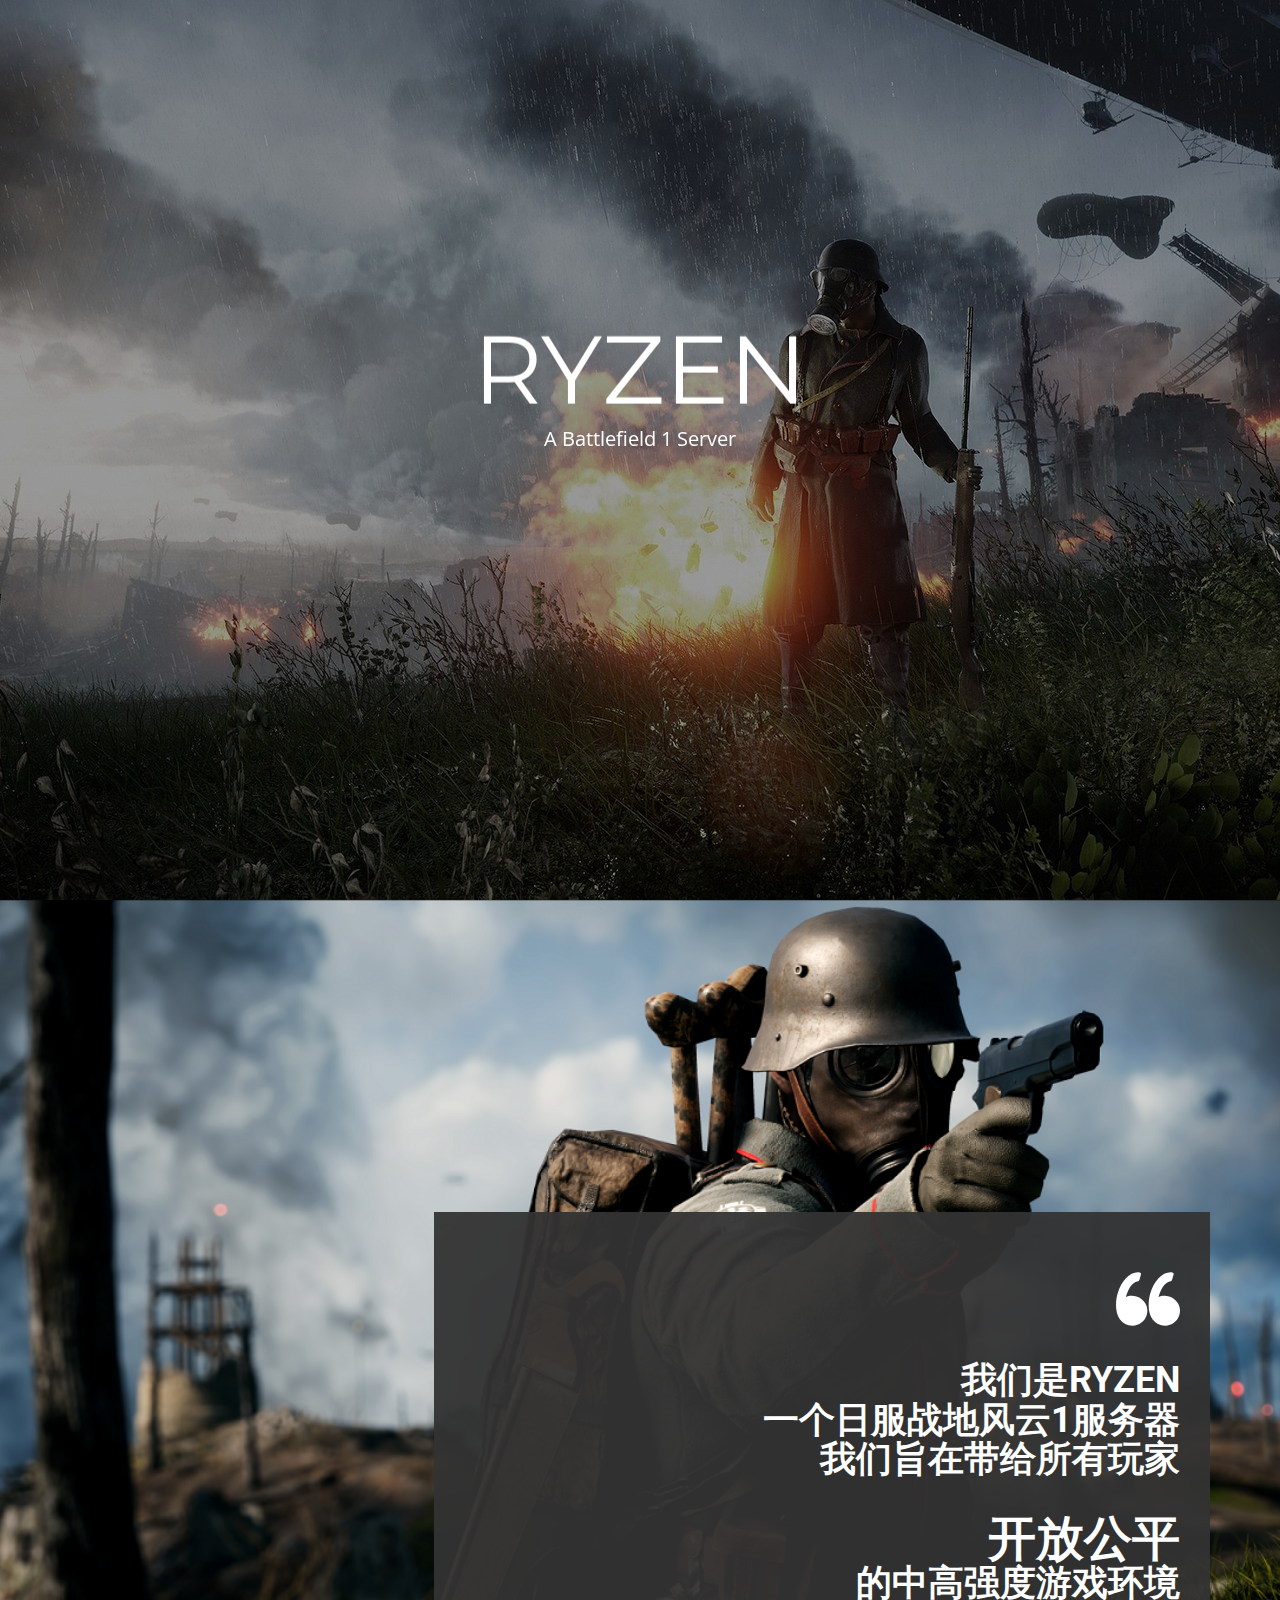
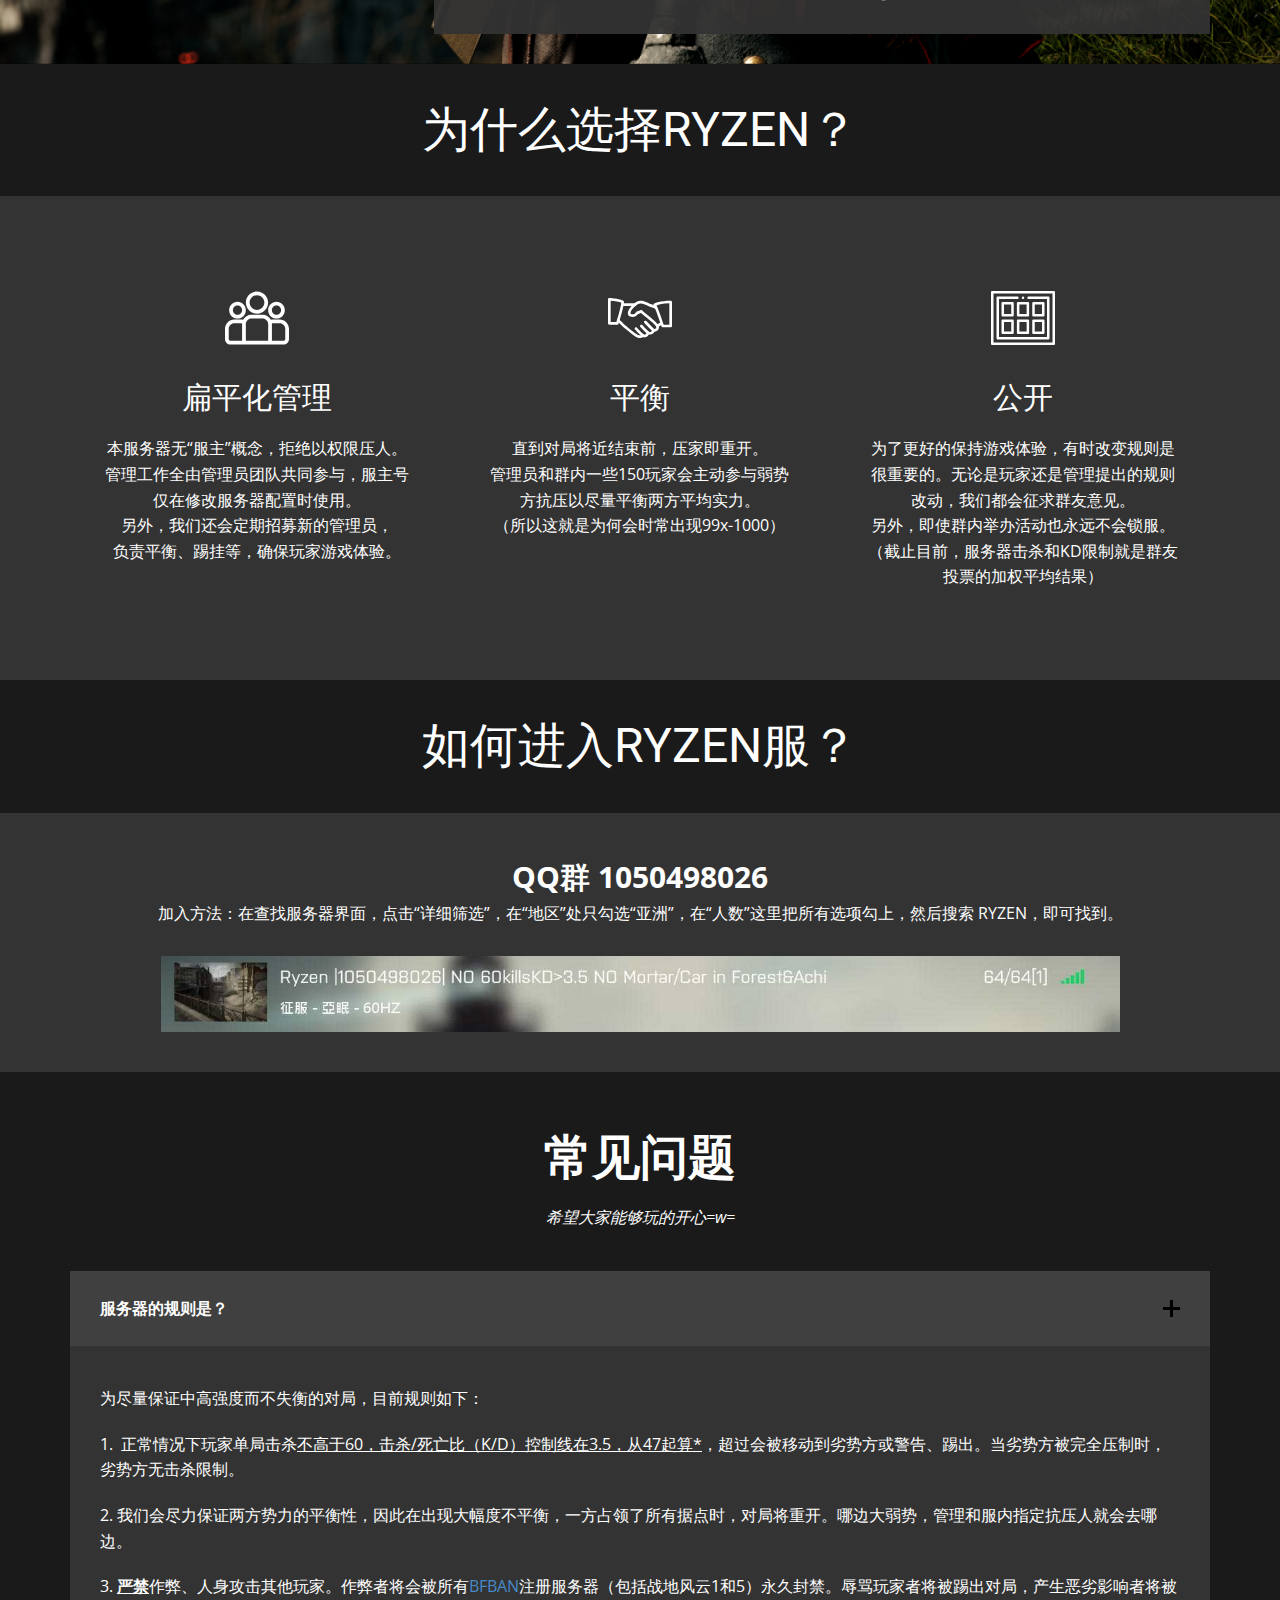
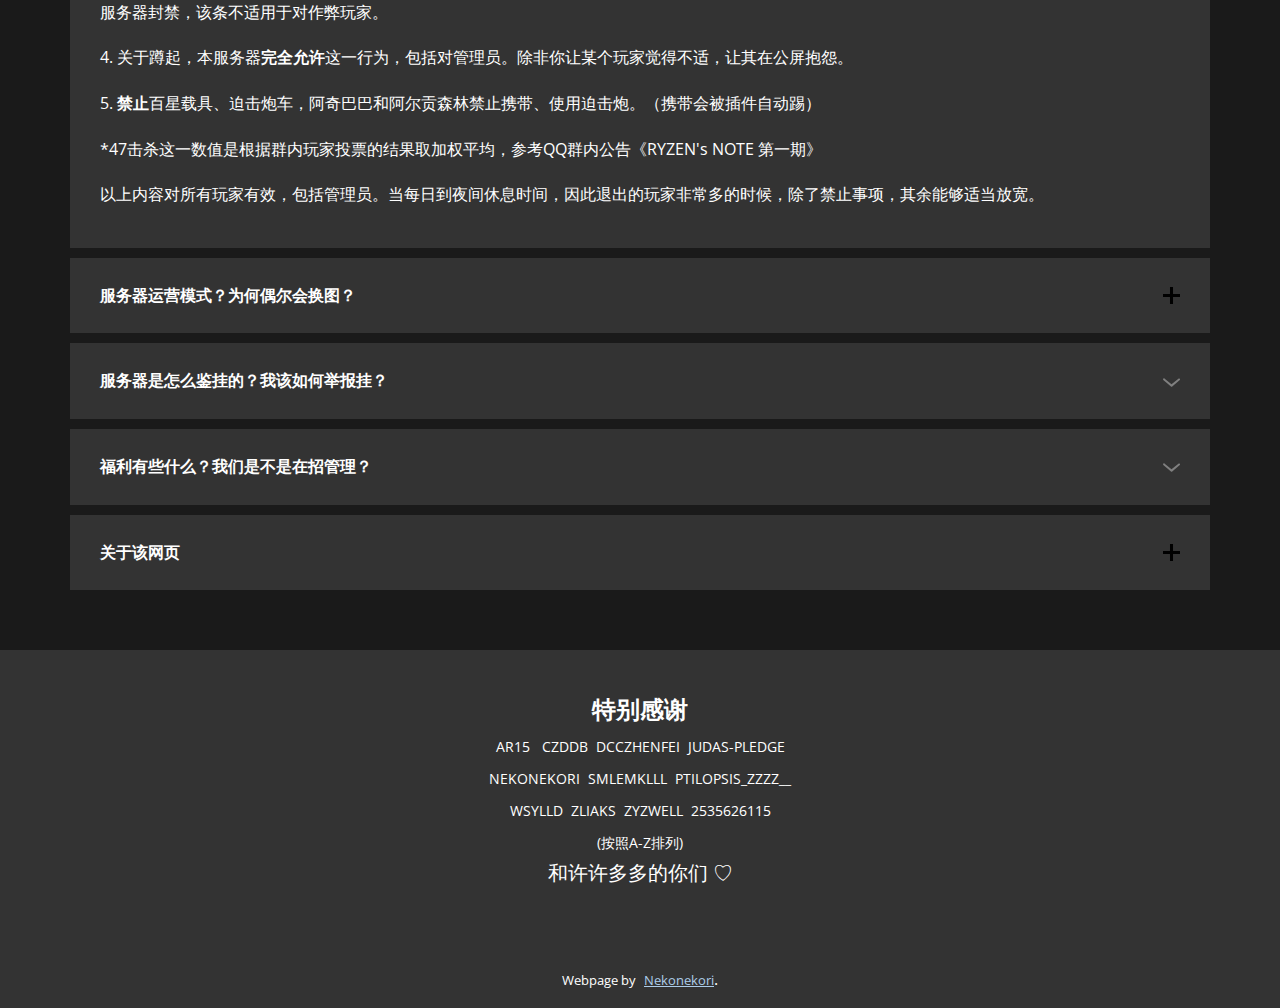
==== index.html @ e2214de0 "1" ====
<!DOCTYPE html>
<html style="font-size: 16px;">
  <head>
    <meta name="viewport" content="width=device-width, initial-scale=1.0">
    <meta charset="utf-8">
    <meta name="keywords" content="RYZEN, a Battlefield 1 server.">
    <meta name="description" content="">
    <meta name="page_type" content="np-template-header-footer-from-plugin">
    <title>Ryzen's</title>
    <link rel="stylesheet" href="nicepage.css" media="screen">
<link rel="stylesheet" href="Home.css" media="screen">
    <script class="u-script" type="text/javascript" src="jquery.js" defer=""></script>
    <script class="u-script" type="text/javascript" src="nicepage.js" defer=""></script>
    <meta name="generator" content="Nicepage 3.15.3, nicepage.com">
    <link id="u-theme-google-font" rel="stylesheet" href="https://fonts.googleapis.com/css?family=Roboto:100,100i,300,300i,400,400i,500,500i,700,700i,900,900i|Open+Sans:300,300i,400,400i,600,600i,700,700i,800,800i">
    <link id="u-page-google-font" rel="stylesheet" href="https://fonts.googleapis.com/css?family=Montserrat:100,100i,200,200i,300,300i,400,400i,500,500i,600,600i,700,700i,800,800i,900,900i">
    
    
    
    
    
    
    
    
    <script type="application/ld+json">{
		"@context": "http://schema.org",
		"@type": "Organization",
		"name": "",
		"url": "index.html"
}</script>
    <meta property="og:title" content="Home">
    <meta property="og:type" content="website">
    <meta name="theme-color" content="#478ac9">
    <link rel="canonical" href="index.html">
    <meta property="og:url" content="index.html">
  </head>
  <body data-home-page="Home.html" data-home-page-title="Home" class="u-body">
    <section class="u-align-center u-clearfix u-image u-shading u-section-1" src="" data-image-width="1920" data-image-height="1080" id="sec-bf9c">
      <div class="u-clearfix u-sheet u-sheet-1">
        <h1 class="u-custom-font u-font-montserrat u-text u-title u-text-1" data-animation-name="slideIn" data-animation-duration="1000" data-animation-delay="0" data-animation-direction="Down">RYZEN</h1>
        <p class="u-large-text u-text u-text-variant u-text-2">A Battlefield 1 Server</p>
      </div>
    </section>
    <section class="u-clearfix u-image u-section-2" id="carousel_0b88" data-image-width="1152" data-image-height="648">
      <div class="u-clearfix u-sheet u-sheet-1">
        <div class="u-align-right u-container-style u-expanded-width-xs u-grey-80 u-group u-opacity u-opacity-95 u-group-1">
          <div class="u-container-layout u-container-layout-1"><span class="u-icon u-icon-circle u-icon-1"><svg class="u-svg-link" preserveAspectRatio="xMidYMin slice" viewBox="0 0 95.333 95.332" style=""><use xmlns:xlink="http://www.w3.org/1999/xlink" xlink:href="#svg-d07d"></use></svg><svg class="u-svg-content" viewBox="0 0 95.333 95.332" x="0px" y="0px" id="svg-d07d" style="enable-background:new 0 0 95.333 95.332;"><g><g><path d="M30.512,43.939c-2.348-0.676-4.696-1.019-6.98-1.019c-3.527,0-6.47,0.806-8.752,1.793    c2.2-8.054,7.485-21.951,18.013-23.516c0.975-0.145,1.774-0.85,2.04-1.799l2.301-8.23c0.194-0.696,0.079-1.441-0.318-2.045    s-1.035-1.007-1.75-1.105c-0.777-0.106-1.569-0.16-2.354-0.16c-12.637,0-25.152,13.19-30.433,32.076    c-3.1,11.08-4.009,27.738,3.627,38.223c4.273,5.867,10.507,9,18.529,9.313c0.033,0.001,0.065,0.002,0.098,0.002    c9.898,0,18.675-6.666,21.345-16.209c1.595-5.705,0.874-11.688-2.032-16.851C40.971,49.307,36.236,45.586,30.512,43.939z"></path><path d="M92.471,54.413c-2.875-5.106-7.61-8.827-13.334-10.474c-2.348-0.676-4.696-1.019-6.979-1.019    c-3.527,0-6.471,0.806-8.753,1.793c2.2-8.054,7.485-21.951,18.014-23.516c0.975-0.145,1.773-0.85,2.04-1.799l2.301-8.23    c0.194-0.696,0.079-1.441-0.318-2.045c-0.396-0.604-1.034-1.007-1.75-1.105c-0.776-0.106-1.568-0.16-2.354-0.16    c-12.637,0-25.152,13.19-30.434,32.076c-3.099,11.08-4.008,27.738,3.629,38.225c4.272,5.866,10.507,9,18.528,9.312    c0.033,0.001,0.065,0.002,0.099,0.002c9.897,0,18.675-6.666,21.345-16.209C96.098,65.559,95.376,59.575,92.471,54.413z"></path>
</g>
</g></svg></span>
            <h1 class="u-text u-text-body-alt-color u-text-1">我们是RYZEN<br>一个日服战地风云1服务器<br>我们旨在带给所有玩家<br>
              <br>
              <span style="font-size: 3rem;">开放公平</span>
              <br>的中高强度游戏环境
            </h1>
          </div>
        </div>
      </div>
    </section>
    <section class="u-align-center u-clearfix u-grey-90 u-section-3" id="sec-95f7">
      <div class="u-clearfix u-sheet u-valign-middle u-sheet-1">
        <h1 class="u-text u-text-default u-text-1">为什么选择RYZEN？</h1>
      </div>
    </section>
    <section class="u-align-center u-clearfix u-grey-80 u-section-4" id="sec-f423">
      <div class="u-clearfix u-sheet u-valign-middle u-sheet-1">
        <div class="u-expanded-width u-list u-list-1">
          <div class="u-repeater u-repeater-1">
            <div class="u-align-center u-container-style u-list-item u-repeater-item">
              <div class="u-container-layout u-similar-container u-container-layout-1"><span class="u-icon u-icon-circle u-text-white u-icon-1"><svg class="u-svg-link" preserveAspectRatio="xMidYMin slice" viewBox="0 0 512 512" style=""><use xmlns:xlink="http://www.w3.org/1999/xlink" xlink:href="#svg-f344"></use></svg><svg class="u-svg-content" viewBox="0 0 512 512" x="0px" y="0px" id="svg-f344" style="enable-background:new 0 0 512 512;"><g><g><path d="M437,268.152h-50.118c-6.821,0-13.425,0.932-19.71,2.646c-12.398-24.372-37.71-41.118-66.877-41.118h-88.59    c-29.167,0-54.479,16.746-66.877,41.118c-6.285-1.714-12.889-2.646-19.71-2.646H75c-41.355,0-75,33.645-75,75v80.118    c0,24.813,20.187,45,45,45h422c24.813,0,45-20.187,45-45v-80.118C512,301.797,478.355,268.152,437,268.152z M136.705,304.682    v133.589H45c-8.271,0-15-6.729-15-15v-80.118c0-24.813,20.187-45,45-45h50.118c4.072,0,8.015,0.553,11.769,1.572    C136.779,301.366,136.705,303.016,136.705,304.682z M345.295,438.271h-178.59V304.681c0-24.813,20.187-45,45-45h88.59    c24.813,0,45,20.187,45,45V438.271z M482,423.271c0,8.271-6.729,15-15,15h-91.705v-133.59c0-1.667-0.074-3.317-0.182-4.957    c3.754-1.018,7.697-1.572,11.769-1.572H437c24.813,0,45,20.187,45,45V423.271z"></path>
</g>
</g><g><g><path d="M100.06,126.504c-36.749,0-66.646,29.897-66.646,66.646c-0.001,36.749,29.897,66.646,66.646,66.646    c36.748,0,66.646-29.897,66.646-66.646C166.706,156.401,136.809,126.504,100.06,126.504z M100.059,229.796    c-20.207,0-36.646-16.439-36.646-36.646c0-20.207,16.439-36.646,36.646-36.646c20.207,0,36.646,16.439,36.646,36.646    C136.705,213.357,120.266,229.796,100.059,229.796z"></path>
</g>
</g><g><g><path d="M256,43.729c-49.096,0-89.038,39.942-89.038,89.038c0,49.096,39.942,89.038,89.038,89.038s89.038-39.942,89.038-89.038    C345.038,83.672,305.096,43.729,256,43.729z M256,191.805c-32.554,0-59.038-26.484-59.038-59.038    c0-32.553,26.484-59.038,59.038-59.038s59.038,26.484,59.038,59.038C315.038,165.321,288.554,191.805,256,191.805z"></path>
</g>
</g><g><g><path d="M411.94,126.504c-36.748,0-66.646,29.897-66.646,66.646c0.001,36.749,29.898,66.646,66.646,66.646    c36.749,0,66.646-29.897,66.646-66.646C478.586,156.401,448.689,126.504,411.94,126.504z M411.94,229.796    c-20.206,0-36.646-16.439-36.646-36.646c0.001-20.207,16.44-36.646,36.646-36.646c20.207,0,36.646,16.439,36.646,36.646    C448.586,213.357,432.147,229.796,411.94,229.796z"></path>
</g>
</g></svg>
            
            
          </span>
                <h3 class="u-text u-text-1">扁平化管理</h3>
                <p class="u-text u-text-2">本服务器无“服主”概念，拒绝以权限压人。<br>管理工作全由管理员团队共同参与，服主号仅在修改服务器配置时使用。<br>另外，我们还会定期招募新的管理员，<br>负责平衡、踢挂等，确保玩家游戏体验。
                </p>
              </div>
            </div>
            <div class="u-align-center u-container-style u-list-item u-repeater-item">
              <div class="u-container-layout u-similar-container u-container-layout-2"><span class="u-icon u-icon-circle u-text-white u-icon-2"><svg class="u-svg-link" preserveAspectRatio="xMidYMin slice" viewBox="0 0 512 512" style=""><use xmlns:xlink="http://www.w3.org/1999/xlink" xlink:href="#svg-9a6d"></use></svg><svg class="u-svg-content" viewBox="0 0 512 512" x="0px" y="0px" id="svg-9a6d" style="enable-background:new 0 0 512 512;"><g><g><path d="M404.267,315.41c-10.048-20.949-45.995-50.027-80.725-78.123c-19.371-15.659-37.675-30.464-49.344-42.133    c-2.923-2.944-7.296-3.883-11.157-2.496c-7.189,2.603-11.627,4.608-15.125,6.165c-5.333,2.389-7.125,3.2-14.315,3.925    c-3.179,0.32-6.037,2.027-7.808,4.672c-15.083,22.549-30.699,20.629-41.131,17.131c-3.328-1.109-3.925-2.539-4.245-3.904    c-2.24-9.365,9.003-31.168,23.573-45.739c34.667-34.688,52.544-43.371,90.304-26.496c42.837,19.157,85.76,34.155,86.187,34.304    c5.611,1.941,11.648-1.003,13.589-6.571c1.92-5.568-1.003-11.648-6.571-13.589c-0.427-0.149-42.496-14.848-84.48-33.643    c-48.917-21.867-75.755-7.467-114.091,30.891c-14.592,14.592-34.411,44.117-29.291,65.771c2.197,9.216,8.683,16.043,18.325,19.221    c24.171,7.979,46.229,0.341,62.656-21.461c6.784-1.045,10.475-2.581,16.021-5.077c2.005-0.896,4.352-1.941,7.467-3.2    c12.203,11.456,28.672,24.789,46.016,38.805c31.36,25.365,66.923,54.123,74.923,70.763c3.947,8.213-0.299,13.568-3.179,16.021    c-4.224,3.627-10.005,4.779-13.141,2.581c-3.456-2.368-7.957-2.517-11.52-0.384c-3.584,2.133-5.589,6.165-5.141,10.304    c0.725,6.784-5.483,10.667-8.171,12.011c-6.827,3.456-13.952,2.859-16.619,0.384c-2.987-2.773-7.275-3.584-11.072-2.176    c-3.797,1.429-6.443,4.928-6.827,8.981c-0.64,6.997-5.824,13.717-12.587,16.341c-3.264,1.237-8,1.984-12.245-1.899    c-2.645-2.389-6.315-3.307-9.749-2.475c-3.477,0.853-6.272,3.371-7.488,6.72c-0.405,1.067-1.323,3.627-11.307,3.627    c-7.104,0-19.883-4.8-26.133-8.939c-7.488-4.928-54.443-39.957-94.997-73.92c-5.696-4.8-15.552-15.083-24.256-24.171    c-7.723-8.064-14.784-15.381-18.411-18.453c-4.544-3.84-11.264-3.264-15.04,1.259c-3.797,4.501-3.243,11.243,1.259,15.04    c3.307,2.795,9.707,9.557,16.768,16.917c9.515,9.941,19.349,20.224,25.963,25.771c39.723,33.259,87.467,69.163,96.981,75.413    c7.851,5.163,24.768,12.416,37.867,12.416c10.517,0,18.603-2.411,24.213-7.125c7.509,2.923,16.043,2.944,24.256-0.256    c9.707-3.755,17.685-11.328,22.208-20.501c8.405,1.792,18.027,0.533,26.773-3.861c8.555-4.309,14.741-10.901,17.813-18.603    c8.491,0.448,17.237-2.56,24.469-8.768C407.979,346.407,411.349,330.109,404.267,315.41z"></path>
</g>
</g><g><g><path d="M213.333,138.663h-96c-5.888,0-10.667,4.779-10.667,10.667s4.779,10.667,10.667,10.667h96    c5.888,0,10.667-4.779,10.667-10.667S219.221,138.663,213.333,138.663z"></path>
</g>
</g><g><g><path d="M435.52,292.711c-3.307-4.885-9.92-6.229-14.805-2.901l-31.189,20.949c-4.885,3.285-6.187,9.92-2.901,14.805    c2.069,3.051,5.44,4.715,8.875,4.715c2.027,0,4.096-0.576,5.931-1.813l31.189-20.949    C437.504,304.231,438.805,297.597,435.52,292.711z"></path>
</g>
</g><g><g><path d="M369.301,343.613c-7.637-6.016-41.792-40.981-62.912-62.997c-4.075-4.267-10.837-4.416-15.083-0.32    c-4.267,4.075-4.395,10.837-0.32,15.083c5.483,5.717,53.845,56.128,65.088,65.003c1.941,1.536,4.288,2.283,6.592,2.283    c3.136,0,6.272-1.408,8.405-4.075C374.72,353.981,373.931,347.261,369.301,343.613z"></path>
</g>
</g><g><g><path d="M326.677,365.01c-12.779-10.219-44.885-44.331-52.139-52.224c-4.011-4.352-10.731-4.608-15.083-0.64    c-4.331,3.989-4.629,10.752-0.64,15.083c0.384,0.405,38.699,41.771,54.528,54.443c1.963,1.557,4.331,2.325,6.656,2.325    c3.115,0,6.229-1.387,8.341-3.989C332.011,375.399,331.264,368.679,326.677,365.01z"></path>
</g>
</g><g><g><path d="M284.224,386.493c-15.211-12.821-46.336-45.952-52.416-52.459c-4.032-4.309-10.795-4.544-15.083-0.512    c-4.309,4.032-4.523,10.773-0.512,15.083c8.747,9.365,38.528,40.939,54.251,54.208c2.005,1.685,4.437,2.517,6.869,2.517    c3.029,0,6.059-1.301,8.171-3.797C289.301,397.01,288.725,390.29,284.224,386.493z"></path>
</g>
</g><g><g><path d="M124.672,120.253C106.389,102.93,33.28,97.319,11.307,96.018c-3.029-0.149-5.824,0.853-7.957,2.88    C1.216,100.903,0,103.719,0,106.663v192c0,5.888,4.779,10.667,10.667,10.667h64c4.608,0,8.704-2.965,10.133-7.36    c1.557-4.779,38.315-117.589,43.157-173.056C128.235,125.671,127.04,122.471,124.672,120.253z M66.88,287.997H21.333V118.098    c34.283,2.709,71.275,8.597,84.715,15.125C100.395,179.943,74.816,262.951,66.88,287.997z"></path>
</g>
</g><g><g><path d="M501.333,117.33c-83.755,0-130.219,21.44-132.16,22.336c-2.773,1.301-4.843,3.712-5.696,6.635s-0.427,6.059,1.173,8.661    c13.184,21.227,54.464,139.115,62.4,167.872c1.28,4.629,5.483,7.829,10.283,7.829h64c5.888,0,10.667-4.779,10.667-10.667v-192    C512,122.087,507.221,117.33,501.333,117.33z M490.667,309.33h-45.355c-10.112-32.939-39.979-118.827-56.64-154.325    c16.277-5.525,51.243-15.019,101.995-16.213V309.33z"></path>
</g>
</g></svg>
            
            
          </span>
                <h3 class="u-text u-text-3">平衡</h3>
                <p class="u-text u-text-4">直到对局将近结束前，压家即重开。<br>管理员和群内一些150玩家会主动参与弱势方抗压以尽量平衡两方平均实力。<br>（所以这就是为何会时常出现99x-1000）
                </p>
              </div>
            </div>
            <div class="u-align-center u-container-style u-list-item u-repeater-item">
              <div class="u-container-layout u-similar-container u-container-layout-3"><span class="u-icon u-icon-circle u-text-white u-icon-3"><svg class="u-svg-link" preserveAspectRatio="xMidYMin slice" viewBox="0 0 512 512" style=""><use xmlns:xlink="http://www.w3.org/1999/xlink" xlink:href="#svg-b4b5"></use></svg><svg class="u-svg-content" viewBox="0 0 512 512" id="svg-b4b5"><g id="XMLID_79_"><g id="XMLID_1277_"><path id="XMLID_346_" d="m502 471.702h-492c-5.523 0-10-4.477-10-10v-411.404c0-5.523 4.477-10 10-10h492c5.522 0 10 4.477 10 10v411.403c0 5.524-4.478 10.001-10 10.001zm-482-20h472v-391.404h-472z"></path>
</g><g id="XMLID_1259_"><path id="XMLID_345_" d="m458 427.702h-404c-5.523 0-10-4.477-10-10v-323.404c0-5.523 4.477-10 10-10h157.063c5.523 0 10 4.477 10 10s-4.477 10-10 10h-147.063v303.403h384v-303.403h-146.937c-5.522 0-10-4.477-10-10s4.478-10 10-10h156.937c5.522 0 10 4.477 10 10v323.403c0 5.524-4.478 10.001-10 10.001z"></path>
</g><g id="XMLID_85_"><g id="XMLID_80_"><path id="XMLID_342_" d="m172 243.702h-78c-5.523 0-10-4.477-10-10v-95.403c0-5.523 4.477-10 10-10h78c5.523 0 10 4.477 10 10v95.403c0 5.523-4.477 10-10 10zm-68-20h58v-75.403h-58z"></path>
</g><g id="XMLID_83_"><path id="XMLID_339_" d="m295 243.702h-78c-5.523 0-10-4.477-10-10v-95.403c0-5.523 4.477-10 10-10h78c5.522 0 10 4.477 10 10v95.403c0 5.523-4.478 10-10 10zm-68-20h58v-75.403h-58z"></path>
</g><g id="XMLID_84_"><path id="XMLID_336_" d="m418 243.702h-78c-5.522 0-10-4.477-10-10v-95.403c0-5.523 4.478-10 10-10h78c5.522 0 10 4.477 10 10v95.403c0 5.523-4.478 10-10 10zm-68-20h58v-75.403h-58z"></path>
</g>
</g><g id="XMLID_86_"><g id="XMLID_229_"><path id="XMLID_333_" d="m172 383.105h-78c-5.523 0-10-4.477-10-10v-95.403c0-5.523 4.477-10 10-10h78c5.523 0 10 4.477 10 10v95.403c0 5.523-4.477 10-10 10zm-68-20h58v-75.403h-58z"></path>
</g><g id="XMLID_90_"><path id="XMLID_330_" d="m295 383.105h-78c-5.523 0-10-4.477-10-10v-95.403c0-5.523 4.477-10 10-10h78c5.522 0 10 4.477 10 10v95.403c0 5.523-4.478 10-10 10zm-68-20h58v-75.403h-58z"></path>
</g><g id="XMLID_87_"><path id="XMLID_314_" d="m418 383.105h-78c-5.522 0-10-4.477-10-10v-95.403c0-5.523 4.478-10 10-10h78c5.522 0 10 4.477 10 10v95.403c0 5.523-4.478 10-10 10zm-68-20h58v-75.403h-58z"></path>
</g>
</g><g id="XMLID_1258_"><path id="XMLID_313_" d="m256.06 104.361c-2.63 0-5.21-1.07-7.07-2.93s-2.93-4.44-2.93-7.07 1.07-5.21 2.93-7.07 4.44-2.93 7.07-2.93c2.64 0 5.209 1.07 7.07 2.93 1.87 1.86 2.93 4.44 2.93 7.07s-1.06 5.21-2.93 7.07c-1.86 1.861-4.441 2.93-7.07 2.93z"></path>
</g>
</g></svg>
            
            
          </span>
                <h3 class="u-text u-text-5">公开</h3>
                <p class="u-text u-text-6">为了更好的保持游戏体验，有时改变规则是很重要的。无论是玩家还是管理提出的规则改动，我们都会征求群友意见。<br>另外，即使群内举办活动也永远不会锁服。<br>（截止目前，服务器击杀和KD限制就是群友投票的加权平均结果）
                </p>
              </div>
            </div>
          </div>
        </div>
      </div>
    </section>
    <section class="u-align-center u-clearfix u-grey-90 u-section-5" id="carousel_e99b">
      <div class="u-clearfix u-sheet u-valign-middle u-sheet-1">
        <h1 class="u-text u-text-default u-text-1">如何进入RYZEN服？</h1>
      </div>
    </section>
    <section class="u-align-center u-clearfix u-grey-80 u-section-6" id="carousel_dcb6">
      <div class="u-clearfix u-sheet u-valign-middle-lg u-valign-middle-md u-valign-middle-sm u-valign-middle-xl u-sheet-1">
        <p class="u-text u-text-1">
          <span style="font-size: 1.875rem; font-weight: 700;">QQ群&nbsp;1050498026</span>
          <br>加入方法：在查找服务器界面，点击“详细筛选”，在“地区”处只勾选“亚洲”，在“人数”这里把所有选项勾上，然后搜索&nbsp;RYZEN，即可找到。<br>
        </p>
        <img class="u-expanded-width-xs u-image u-image-default u-image-1" src="images/IMG_605020210524-1520361.JPG" alt="" data-image-width="1363" data-image-height="181">
      </div>
    </section>
    <section class="u-align-center u-clearfix u-grey-90 u-section-7" id="sec-fcfd">
      <div class="u-clearfix u-sheet u-valign-middle u-sheet-1">
        <h2 class="u-text u-text-1">常见问题</h2>
        <p class="u-text u-text-2">希望大家能够玩的开心=w=</p>
        <div class="u-accordion u-expanded-width u-faq u-spacing-10 u-accordion-1">
          <div class="u-accordion-item u-accordion-item-1">
            <a class="active u-accordion-link u-active-grey-75 u-button-style u-grey-80 u-hover-grey-75 u-text-active-white u-text-hover-white u-text-white u-accordion-link-1" id="link-accordion-72f4" aria-controls="accordion-72f4" aria-selected="true">
              <span class="u-accordion-link-text">服务器的规则是？</span><span class="u-accordion-link-icon u-icon u-text-grey-50 u-icon-1"><svg class="u-svg-link" preserveAspectRatio="xMidYMin slice" viewBox="0 0 448 448" style=""><use xmlns:xlink="http://www.w3.org/1999/xlink" xlink:href="#svg-05a3"></use></svg><svg class="u-svg-content" viewBox="0 0 448 448" id="svg-05a3" style=""><path d="m272 184c-4.417969 0-8-3.582031-8-8v-176h-80v176c0 4.417969-3.582031 8-8 8h-176v80h176c4.417969 0 8 3.582031 8 8v176h80v-176c0-4.417969 3.582031-8 8-8h176v-80zm0 0"></path></svg></span>
            </a>
            <div class="u-accordion-active u-accordion-pane u-container-style u-grey-80 u-accordion-pane-1" id="accordion-72f4" aria-labelledby="link-accordion-72f4">
              <div class="u-container-layout u-container-layout-1">
                <div class="fr-view u-clearfix u-rich-text u-text">
                  <p>为尽量保证中高强度而不失衡的对局，目前规则如下：</p>
                  <p>1. &nbsp;正常情况下玩家单局击杀<span style="text-decoration: underline;">不高于60，击杀/死亡比（K/D）控制线在3.5，从47起算*</span>，超过会被移动到劣势方或警告、踢出。当劣势方被完全压制时，劣势方无击杀限制。
                  </p>
                  <p>2. 我们会尽力保证两方势力的平衡性，因此在出现大幅度不平衡，一方占领了所有据点时，对局将重开。哪边大弱势，管理和服内指定抗压人就会去哪边。</p>
                  <p>3. <span style="font-weight: 700; text-decoration: underline;">严禁</span>作弊、人身攻击其他玩家。作弊者将会被所有<a class="u-active-none u-border-none u-btn u-button-style u-hover-none u-none u-text-palette-1-base u-btn-1" href="https://bfban.com" rel="noopener noreferrer" target="_blank">BFBAN</a>注册服务器（包括战地风云1和5）永久封禁。辱骂玩家者将被踢出对局，产生恶劣影响者将被服务器封禁，该条不适用于对作弊玩家。
                  </p>
                  <p>4. 关于蹲起，本服务器<span style="font-weight: 700;">完全允许</span>这一行为，包括对管理员。除非你让某个玩家觉得不适，让其在公屏抱怨。
                  </p>
                  <p>5. <span style="font-weight: 700;">禁止</span>百星载具、迫击炮车，阿奇巴巴和阿尔贡森林禁止携带、使用迫击炮。（携带会被插件自动踢）
                  </p>
                  <p>*47击杀这一数值是根据群内玩家投票的结果取加权平均，参考QQ群内公告《RYZEN's NOTE 第一期》</p>
                  <p>以上内容对所有玩家有效，包括管理员。当每日到夜间休息时间，因此退出的玩家非常多的时候，除了禁止事项，其余能够适当放宽。</p>
                </div>
              </div>
            </div>
          </div>
          <div class="u-accordion-item u-accordion-item-2">
            <a class="u-accordion-link u-active-grey-75 u-button-style u-grey-80 u-hover-grey-75 u-text-active-white u-text-hover-white u-text-white u-accordion-link-2" id="link-accordion-f600" aria-controls="accordion-f600" aria-selected="false">
              <span class="u-accordion-link-text">服务器运营模式？为何偶尔会换图？</span><span class="u-accordion-link-icon u-icon u-text-grey-50 u-icon-2"><svg class="u-svg-link" preserveAspectRatio="xMidYMin slice" viewBox="0 0 448 448" style=""><use xmlns:xlink="http://www.w3.org/1999/xlink" xlink:href="#svg-3ae2"></use></svg><svg class="u-svg-content" viewBox="0 0 448 448" id="svg-3ae2" style=""><path d="m272 184c-4.417969 0-8-3.582031-8-8v-176h-80v176c0 4.417969-3.582031 8-8 8h-176v80h176c4.417969 0 8 3.582031 8 8v176h80v-176c0-4.417969 3.582031-8 8-8h176v-80zm0 0"></path></svg></span>
            </a>
            <div class="u-accordion-pane u-container-style u-grey-80 u-accordion-pane-2" id="accordion-f600" aria-labelledby="link-accordion-f600">
              <div class="u-container-layout u-container-layout-2">
                <div class="fr-view u-clearfix u-rich-text u-text">
                  <p>暖服时间：工作日（UTC+8）17时后，管理组织暖服。无主动关服、锁服时间。周末早些，从12时开始，有管理有空就会组织暖服。</p>
                  <p>开服期间会有至少2-3名管理在服务器中游戏、巡逻观察鉴挂和控图。11点后管理下班，届时举报违规行为请加QQ群联系管理。</p>
                  <p>一般来说强制换图有几种情况：例如阿奇巴巴等需要禁部分装备（迫击炮）的地图，管理的检测工具还未设置到位；随机选图连续总是步战图或总是海战图，各位玩家都打的疲劳时；同一张图第二次因为压家而需要重开时；或者群内玩家换图呼声比较高时*。</p>
                  <p>由于本服没有服主，管理员之间的管理风格可能会有一定的不同，如果对服务器的管理有意见或者建议非常欢迎提出！另外，管理员也是普通玩家，白天工作学习，下午晚间的娱乐时间还要牺牲自己大量的游戏体验来尽力给大家提供一个良好的游戏环境，所以请多多担待一下！（鞠躬）</p>
                  <p>*仅应一两个人要求就换图是不现实的，你觉得“阴间”的图很可能大家不那么认为，这一点得照顾大多数玩家。</p>
                  <p>
                    <br>
                  </p>
                </div>
              </div>
            </div>
          </div>
          <div class="u-accordion-item u-accordion-item-3">
            <a class="u-accordion-link u-active-grey-75 u-button-style u-grey-80 u-hover-grey-75 u-text-active-white u-text-hover-white u-text-white u-accordion-link-3" id="link-accordion-6adb" aria-controls="accordion-6adb" aria-selected="false">
              <span class="u-accordion-link-text">服务器是怎么鉴挂的？我该如何举报挂？</span><span class="u-accordion-link-icon u-icon u-text-grey-50 u-icon-3"><svg class="u-svg-link" preserveAspectRatio="xMidYMin slice" viewBox="0 0 16 16" style=""><use xmlns:xlink="http://www.w3.org/1999/xlink" xlink:href="#svg-88ad"></use></svg><svg class="u-svg-content" viewBox="0 0 16 16" x="0px" y="0px" id="svg-88ad"><path d="M8,10.7L1.6,5.3c-0.4-0.4-1-0.4-1.3,0c-0.4,0.4-0.4,0.9,0,1.3l7.2,6.1c0.1,0.1,0.4,0.2,0.6,0.2s0.4-0.1,0.6-0.2l7.1-6
	c0.4-0.4,0.4-0.9,0-1.3c-0.4-0.4-1-0.4-1.3,0L8,10.7z"></path></svg></span>
            </a>
            <div class="u-accordion-pane u-container-style u-grey-80 u-accordion-pane-3" id="accordion-6adb" aria-labelledby="link-accordion-6adb">
              <div class="u-container-layout u-container-layout-3">
                <div class="fr-view u-clearfix u-rich-text u-text">
                  <p>本服管理采用多种鉴挂方式：观察视角+TRACKER战绩+BFBAN举报记录（+多平台讨论与尝试复现）。</p>
                  <p>对于在BFBAN上无讨论记录的嫌疑玩家，我们会一边观察一边录视频+查看对局结束后TRACKER记录来取证，直接提交至BFBAN，基本当天出结果。如果最终结论是“认为开挂”，将会被全部BFBAN注册过的服务器永久封禁。</p>
                  <p>
                    <span style="font-weight: 700;">举报作弊玩家请直接报ID</span>，否则63号人管理几乎无从下手。当管理收到举报后会回应并开始鉴定流程，如果没有给出后续回复可能是在取证或是讨论，也有可能讨论后认定不是挂。由于对EA不作为的普遍不满和管理员也作为普通玩家而对开挂者的痛恨，管理员不会放过任何一个孤儿。
                  </p>
                  <p>当然，有很低的概率会出现误判的情况。玩家可以联系管理或者进群进行申诉，管理会通过存有的证据、结合玩家的自证，在BFBAN等多平台进行大规模讨论，来再次判定玩家是否作弊。如果有误判的情况，我们会真诚地公开致歉。</p>
                  <p>让我们共同营造一个公平的游戏环境！！！</p>
                  <p>
                    <br>
                  </p>
                </div>
              </div>
            </div>
          </div>
          <div class="u-accordion-item u-accordion-item-4">
            <a class="u-accordion-link u-active-grey-75 u-button-style u-grey-80 u-hover-grey-75 u-text-active-white u-text-hover-white u-text-white u-accordion-link-4" id="link-accordion-201f" aria-controls="accordion-201f" aria-selected="false">
              <span class="u-accordion-link-text">福利有些什么？我们是不是在招管理？</span><span class="u-accordion-link-icon u-icon u-text-grey-50 u-icon-4"><svg class="u-svg-link" preserveAspectRatio="xMidYMin slice" viewBox="0 0 16 16" style=""><use xmlns:xlink="http://www.w3.org/1999/xlink" xlink:href="#svg-c18c"></use></svg><svg class="u-svg-content" viewBox="0 0 16 16" x="0px" y="0px" id="svg-c18c"><path d="M8,10.7L1.6,5.3c-0.4-0.4-1-0.4-1.3,0c-0.4,0.4-0.4,0.9,0,1.3l7.2,6.1c0.1,0.1,0.4,0.2,0.6,0.2s0.4-0.1,0.6-0.2l7.1-6
	c0.4-0.4,0.4-0.9,0-1.3c-0.4-0.4-1-0.4-1.3,0L8,10.7z"></path></svg></span>
            </a>
            <div class="u-accordion-pane u-container-style u-grey-80 u-accordion-pane-4" id="accordion-201f" aria-labelledby="link-accordion-201f">
              <div class="u-container-layout u-container-layout-4">
                <div class="fr-view u-clearfix u-rich-text u-text">
                  <p>加入我们的QQ群，而且经常参与暖服即可向管理员申请获得VIP。（VIP可在服务器满员时免排队）</p>
                  <p>我们现在确实在招管理，如果你在群内时间较长、参与暖服、且认为自己有足够热情、可以胜任管理的职务的话，非常欢迎和群主联系报名管理！</p>
                </div>
              </div>
            </div>
          </div>
          <div class="u-accordion-item u-accordion-item-5">
            <a class="u-accordion-link u-active-grey-75 u-button-style u-grey-80 u-hover-grey-75 u-text-active-white u-text-hover-white u-text-white u-accordion-link-5" id="link-accordion-854e" aria-controls="accordion-854e" aria-selected="false">
              <span class="u-accordion-link-text">关于该网页</span><span class="u-accordion-link-icon u-icon u-text-grey-50 u-icon-5"><svg class="u-svg-link" preserveAspectRatio="xMidYMin slice" viewBox="0 0 448 448" style=""><use xmlns:xlink="http://www.w3.org/1999/xlink" xlink:href="#svg-4a3a"></use></svg><svg class="u-svg-content" viewBox="0 0 448 448" id="svg-4a3a" style=""><path d="m272 184c-4.417969 0-8-3.582031-8-8v-176h-80v176c0 4.417969-3.582031 8-8 8h-176v80h176c4.417969 0 8 3.582031 8 8v176h80v-176c0-4.417969 3.582031-8 8-8h176v-80zm0 0"></path></svg></span>
            </a>
            <div class="u-accordion-pane u-container-style u-grey-80 u-accordion-pane-5" id="accordion-854e" aria-labelledby="link-accordion-854e">
              <div class="u-container-layout u-container-layout-5">
                <div class="fr-view u-clearfix u-rich-text u-text">
                  <p>该网页由<a class="u-active-none u-border-none u-btn u-button-style u-hover-none u-none u-text-palette-1-base u-btn-2" href="https://nek0ri.de" rel="noopener noreferrer" target="_blank">nekonekori</a>开发。网站不收集您的任何个人信息，为静态页面。如果有任何疑问欢迎点击前面的超链接联系我，或者<a class="u-active-none u-border-none u-btn u-button-style u-hover-none u-none u-text-palette-1-base u-btn-3" href="https://qm.qq.com/cgi-bin/qm/qr?k=Q115vyFOdpiaJYn43BmY3F-9JWISAwhD&amp;noverify=0" rel="noopener noreferrer" target="_blank">点击这里</a>加我QQ。
                  </p>
                </div>
              </div>
            </div>
          </div>
        </div>
      </div>
    </section>
    
    
    <footer class="u-align-center u-clearfix u-footer u-grey-80 u-footer" id="sec-c4f9"><div class="u-clearfix u-sheet u-valign-middle u-sheet-1">
        <p class="u-small-text u-text u-text-variant u-text-1">
          <span style="font-weight: 700; font-size: 1.5rem;">特别感谢</span>
          <br>
          <span style="font-size: 0.875rem;">AR15&nbsp; &nbsp;CZDDB&nbsp; DCCZHENFEI&nbsp; JUDAS-PLEDGE<br>NEKONEKORI&nbsp; SMLEMKLLL&nbsp; PTILOPSIS_ZZZZ__<br>WSYLLD&nbsp; ZLIAKS&nbsp; ZYZWELL&nbsp; 2535626115
          </span>
          <br>
          <span style="font-size: 0.875rem;"> (按照A-Z排列)</span>
          <br>和许许多多的你们 ♡
        </p>
      </div></footer>
    <section class="u-backlink u-clearfix u-grey-80">
        <span>Webpage by</span>
      </p>
      <a class="u-link" href="https://nek0ri.de/" target="_blank">
        <span>nekonekori</span>
      </a>. 
    </section>
  </body>
</html>
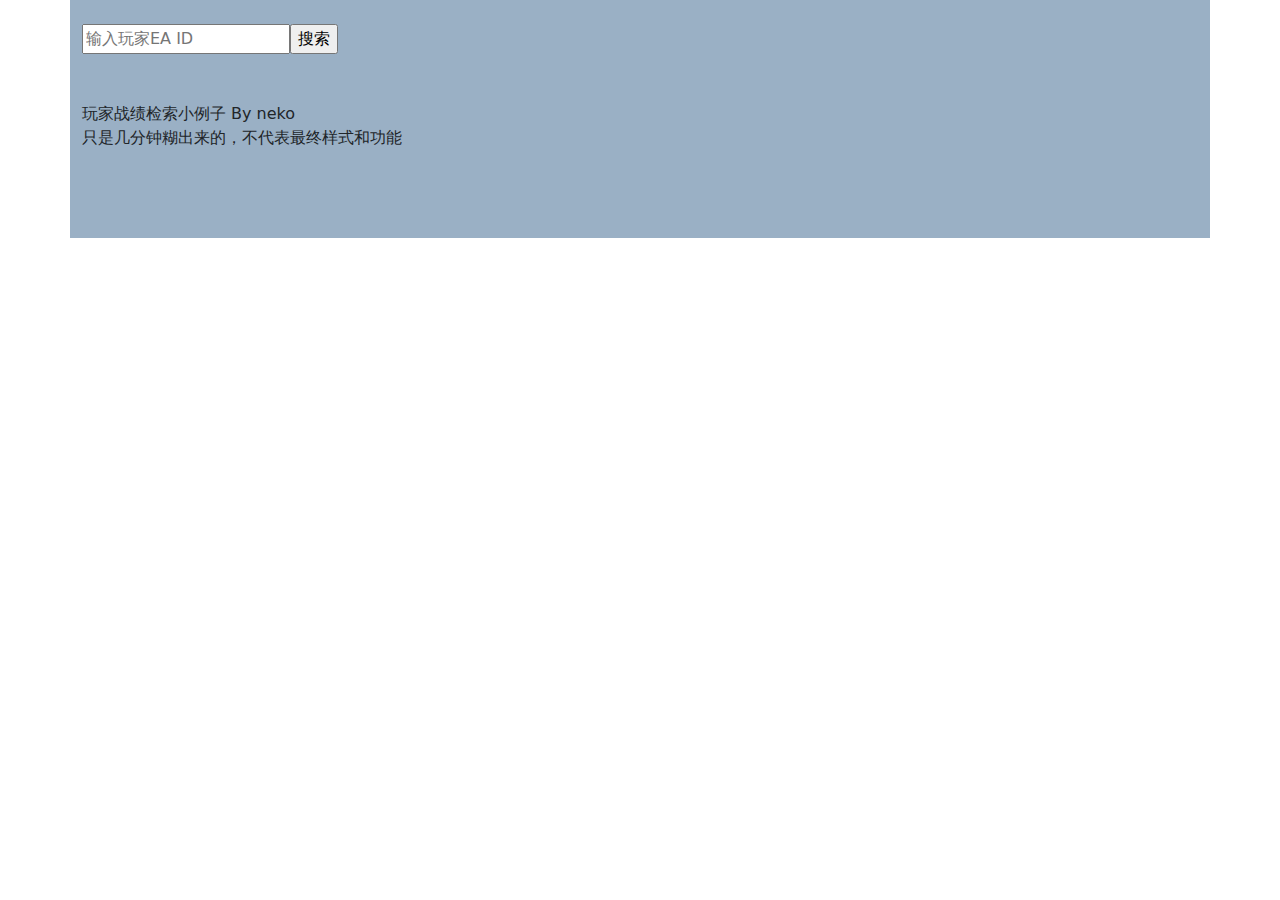
==== commit cd666344: "1" ====
--- a/index.html
+++ b/index.html
@@ -1,272 +1,46 @@
-<!DOCTYPE html>
-<html style="font-size: 16px;">
-  <head>
-    <meta name="viewport" content="width=device-width, initial-scale=1.0">
+
+<html>
+
+<head>
+    <title>BF1网页战绩检索小例子</title>
     <meta charset="utf-8">
-    <meta name="keywords" content="RYZEN, a Battlefield 1 server.">
-    <meta name="description" content="">
-    <meta name="page_type" content="np-template-header-footer-from-plugin">
-    <title>Ryzen's</title>
-    <link rel="stylesheet" href="nicepage.css" media="screen">
-<link rel="stylesheet" href="Home.css" media="screen">
-    <script class="u-script" type="text/javascript" src="jquery.js" defer=""></script>
-    <script class="u-script" type="text/javascript" src="nicepage.js" defer=""></script>
-    <meta name="generator" content="Nicepage 3.15.3, nicepage.com">
-    <link id="u-theme-google-font" rel="stylesheet" href="https://fonts.googleapis.com/css?family=Roboto:100,100i,300,300i,400,400i,500,500i,700,700i,900,900i|Open+Sans:300,300i,400,400i,600,600i,700,700i,800,800i">
-    <link id="u-page-google-font" rel="stylesheet" href="https://fonts.googleapis.com/css?family=Montserrat:100,100i,200,200i,300,300i,400,400i,500,500i,600,600i,700,700i,800,800i,900,900i">
-    
-    
-    
-    
-    
-    
-    
-    
-    <script type="application/ld+json">{
-		"@context": "http://schema.org",
-		"@type": "Organization",
-		"name": "",
-		"url": "index.html"
-}</script>
-    <meta property="og:title" content="Home">
-    <meta property="og:type" content="website">
-    <meta name="theme-color" content="#478ac9">
-    <link rel="canonical" href="index.html">
-    <meta property="og:url" content="index.html">
-  </head>
-  <body data-home-page="Home.html" data-home-page-title="Home" class="u-body">
-    <section class="u-align-center u-clearfix u-image u-shading u-section-1" src="" data-image-width="1920" data-image-height="1080" id="sec-bf9c">
-      <div class="u-clearfix u-sheet u-sheet-1">
-        <h1 class="u-custom-font u-font-montserrat u-text u-title u-text-1" data-animation-name="slideIn" data-animation-duration="1000" data-animation-delay="0" data-animation-direction="Down">RYZEN</h1>
-        <p class="u-large-text u-text u-text-variant u-text-2">A Battlefield 1 Server</p>
-      </div>
-    </section>
-    <section class="u-clearfix u-image u-section-2" id="carousel_0b88" data-image-width="1152" data-image-height="648">
-      <div class="u-clearfix u-sheet u-sheet-1">
-        <div class="u-align-right u-container-style u-expanded-width-xs u-grey-80 u-group u-opacity u-opacity-95 u-group-1">
-          <div class="u-container-layout u-container-layout-1"><span class="u-icon u-icon-circle u-icon-1"><svg class="u-svg-link" preserveAspectRatio="xMidYMin slice" viewBox="0 0 95.333 95.332" style=""><use xmlns:xlink="http://www.w3.org/1999/xlink" xlink:href="#svg-d07d"></use></svg><svg class="u-svg-content" viewBox="0 0 95.333 95.332" x="0px" y="0px" id="svg-d07d" style="enable-background:new 0 0 95.333 95.332;"><g><g><path d="M30.512,43.939c-2.348-0.676-4.696-1.019-6.98-1.019c-3.527,0-6.47,0.806-8.752,1.793    c2.2-8.054,7.485-21.951,18.013-23.516c0.975-0.145,1.774-0.85,2.04-1.799l2.301-8.23c0.194-0.696,0.079-1.441-0.318-2.045    s-1.035-1.007-1.75-1.105c-0.777-0.106-1.569-0.16-2.354-0.16c-12.637,0-25.152,13.19-30.433,32.076    c-3.1,11.08-4.009,27.738,3.627,38.223c4.273,5.867,10.507,9,18.529,9.313c0.033,0.001,0.065,0.002,0.098,0.002    c9.898,0,18.675-6.666,21.345-16.209c1.595-5.705,0.874-11.688-2.032-16.851C40.971,49.307,36.236,45.586,30.512,43.939z"></path><path d="M92.471,54.413c-2.875-5.106-7.61-8.827-13.334-10.474c-2.348-0.676-4.696-1.019-6.979-1.019    c-3.527,0-6.471,0.806-8.753,1.793c2.2-8.054,7.485-21.951,18.014-23.516c0.975-0.145,1.773-0.85,2.04-1.799l2.301-8.23    c0.194-0.696,0.079-1.441-0.318-2.045c-0.396-0.604-1.034-1.007-1.75-1.105c-0.776-0.106-1.568-0.16-2.354-0.16    c-12.637,0-25.152,13.19-30.434,32.076c-3.099,11.08-4.008,27.738,3.629,38.225c4.272,5.866,10.507,9,18.528,9.312    c0.033,0.001,0.065,0.002,0.099,0.002c9.897,0,18.675-6.666,21.345-16.209C96.098,65.559,95.376,59.575,92.471,54.413z"></path>
-</g>
-</g></svg></span>
-            <h1 class="u-text u-text-body-alt-color u-text-1">我们是RYZEN<br>一个日服战地风云1服务器<br>我们旨在带给所有玩家<br>
-              <br>
-              <span style="font-size: 3rem;">开放公平</span>
-              <br>的中高强度游戏环境
-            </h1>
-          </div>
-        </div>
-      </div>
-    </section>
-    <section class="u-align-center u-clearfix u-grey-90 u-section-3" id="sec-95f7">
-      <div class="u-clearfix u-sheet u-valign-middle u-sheet-1">
-        <h1 class="u-text u-text-default u-text-1">为什么选择RYZEN？</h1>
-      </div>
-    </section>
-    <section class="u-align-center u-clearfix u-grey-80 u-section-4" id="sec-f423">
-      <div class="u-clearfix u-sheet u-valign-middle u-sheet-1">
-        <div class="u-expanded-width u-list u-list-1">
-          <div class="u-repeater u-repeater-1">
-            <div class="u-align-center u-container-style u-list-item u-repeater-item">
-              <div class="u-container-layout u-similar-container u-container-layout-1"><span class="u-icon u-icon-circle u-text-white u-icon-1"><svg class="u-svg-link" preserveAspectRatio="xMidYMin slice" viewBox="0 0 512 512" style=""><use xmlns:xlink="http://www.w3.org/1999/xlink" xlink:href="#svg-f344"></use></svg><svg class="u-svg-content" viewBox="0 0 512 512" x="0px" y="0px" id="svg-f344" style="enable-background:new 0 0 512 512;"><g><g><path d="M437,268.152h-50.118c-6.821,0-13.425,0.932-19.71,2.646c-12.398-24.372-37.71-41.118-66.877-41.118h-88.59    c-29.167,0-54.479,16.746-66.877,41.118c-6.285-1.714-12.889-2.646-19.71-2.646H75c-41.355,0-75,33.645-75,75v80.118    c0,24.813,20.187,45,45,45h422c24.813,0,45-20.187,45-45v-80.118C512,301.797,478.355,268.152,437,268.152z M136.705,304.682    v133.589H45c-8.271,0-15-6.729-15-15v-80.118c0-24.813,20.187-45,45-45h50.118c4.072,0,8.015,0.553,11.769,1.572    C136.779,301.366,136.705,303.016,136.705,304.682z M345.295,438.271h-178.59V304.681c0-24.813,20.187-45,45-45h88.59    c24.813,0,45,20.187,45,45V438.271z M482,423.271c0,8.271-6.729,15-15,15h-91.705v-133.59c0-1.667-0.074-3.317-0.182-4.957    c3.754-1.018,7.697-1.572,11.769-1.572H437c24.813,0,45,20.187,45,45V423.271z"></path>
-</g>
-</g><g><g><path d="M100.06,126.504c-36.749,0-66.646,29.897-66.646,66.646c-0.001,36.749,29.897,66.646,66.646,66.646    c36.748,0,66.646-29.897,66.646-66.646C166.706,156.401,136.809,126.504,100.06,126.504z M100.059,229.796    c-20.207,0-36.646-16.439-36.646-36.646c0-20.207,16.439-36.646,36.646-36.646c20.207,0,36.646,16.439,36.646,36.646    C136.705,213.357,120.266,229.796,100.059,229.796z"></path>
-</g>
-</g><g><g><path d="M256,43.729c-49.096,0-89.038,39.942-89.038,89.038c0,49.096,39.942,89.038,89.038,89.038s89.038-39.942,89.038-89.038    C345.038,83.672,305.096,43.729,256,43.729z M256,191.805c-32.554,0-59.038-26.484-59.038-59.038    c0-32.553,26.484-59.038,59.038-59.038s59.038,26.484,59.038,59.038C315.038,165.321,288.554,191.805,256,191.805z"></path>
-</g>
-</g><g><g><path d="M411.94,126.504c-36.748,0-66.646,29.897-66.646,66.646c0.001,36.749,29.898,66.646,66.646,66.646    c36.749,0,66.646-29.897,66.646-66.646C478.586,156.401,448.689,126.504,411.94,126.504z M411.94,229.796    c-20.206,0-36.646-16.439-36.646-36.646c0.001-20.207,16.44-36.646,36.646-36.646c20.207,0,36.646,16.439,36.646,36.646    C448.586,213.357,432.147,229.796,411.94,229.796z"></path>
-</g>
-</g></svg>
-            
-            
-          </span>
-                <h3 class="u-text u-text-1">扁平化管理</h3>
-                <p class="u-text u-text-2">本服务器无“服主”概念，拒绝以权限压人。<br>管理工作全由管理员团队共同参与，服主号仅在修改服务器配置时使用。<br>另外，我们还会定期招募新的管理员，<br>负责平衡、踢挂等，确保玩家游戏体验。
-                </p>
-              </div>
-            </div>
-            <div class="u-align-center u-container-style u-list-item u-repeater-item">
-              <div class="u-container-layout u-similar-container u-container-layout-2"><span class="u-icon u-icon-circle u-text-white u-icon-2"><svg class="u-svg-link" preserveAspectRatio="xMidYMin slice" viewBox="0 0 512 512" style=""><use xmlns:xlink="http://www.w3.org/1999/xlink" xlink:href="#svg-9a6d"></use></svg><svg class="u-svg-content" viewBox="0 0 512 512" x="0px" y="0px" id="svg-9a6d" style="enable-background:new 0 0 512 512;"><g><g><path d="M404.267,315.41c-10.048-20.949-45.995-50.027-80.725-78.123c-19.371-15.659-37.675-30.464-49.344-42.133    c-2.923-2.944-7.296-3.883-11.157-2.496c-7.189,2.603-11.627,4.608-15.125,6.165c-5.333,2.389-7.125,3.2-14.315,3.925    c-3.179,0.32-6.037,2.027-7.808,4.672c-15.083,22.549-30.699,20.629-41.131,17.131c-3.328-1.109-3.925-2.539-4.245-3.904    c-2.24-9.365,9.003-31.168,23.573-45.739c34.667-34.688,52.544-43.371,90.304-26.496c42.837,19.157,85.76,34.155,86.187,34.304    c5.611,1.941,11.648-1.003,13.589-6.571c1.92-5.568-1.003-11.648-6.571-13.589c-0.427-0.149-42.496-14.848-84.48-33.643    c-48.917-21.867-75.755-7.467-114.091,30.891c-14.592,14.592-34.411,44.117-29.291,65.771c2.197,9.216,8.683,16.043,18.325,19.221    c24.171,7.979,46.229,0.341,62.656-21.461c6.784-1.045,10.475-2.581,16.021-5.077c2.005-0.896,4.352-1.941,7.467-3.2    c12.203,11.456,28.672,24.789,46.016,38.805c31.36,25.365,66.923,54.123,74.923,70.763c3.947,8.213-0.299,13.568-3.179,16.021    c-4.224,3.627-10.005,4.779-13.141,2.581c-3.456-2.368-7.957-2.517-11.52-0.384c-3.584,2.133-5.589,6.165-5.141,10.304    c0.725,6.784-5.483,10.667-8.171,12.011c-6.827,3.456-13.952,2.859-16.619,0.384c-2.987-2.773-7.275-3.584-11.072-2.176    c-3.797,1.429-6.443,4.928-6.827,8.981c-0.64,6.997-5.824,13.717-12.587,16.341c-3.264,1.237-8,1.984-12.245-1.899    c-2.645-2.389-6.315-3.307-9.749-2.475c-3.477,0.853-6.272,3.371-7.488,6.72c-0.405,1.067-1.323,3.627-11.307,3.627    c-7.104,0-19.883-4.8-26.133-8.939c-7.488-4.928-54.443-39.957-94.997-73.92c-5.696-4.8-15.552-15.083-24.256-24.171    c-7.723-8.064-14.784-15.381-18.411-18.453c-4.544-3.84-11.264-3.264-15.04,1.259c-3.797,4.501-3.243,11.243,1.259,15.04    c3.307,2.795,9.707,9.557,16.768,16.917c9.515,9.941,19.349,20.224,25.963,25.771c39.723,33.259,87.467,69.163,96.981,75.413    c7.851,5.163,24.768,12.416,37.867,12.416c10.517,0,18.603-2.411,24.213-7.125c7.509,2.923,16.043,2.944,24.256-0.256    c9.707-3.755,17.685-11.328,22.208-20.501c8.405,1.792,18.027,0.533,26.773-3.861c8.555-4.309,14.741-10.901,17.813-18.603    c8.491,0.448,17.237-2.56,24.469-8.768C407.979,346.407,411.349,330.109,404.267,315.41z"></path>
-</g>
-</g><g><g><path d="M213.333,138.663h-96c-5.888,0-10.667,4.779-10.667,10.667s4.779,10.667,10.667,10.667h96    c5.888,0,10.667-4.779,10.667-10.667S219.221,138.663,213.333,138.663z"></path>
-</g>
-</g><g><g><path d="M435.52,292.711c-3.307-4.885-9.92-6.229-14.805-2.901l-31.189,20.949c-4.885,3.285-6.187,9.92-2.901,14.805    c2.069,3.051,5.44,4.715,8.875,4.715c2.027,0,4.096-0.576,5.931-1.813l31.189-20.949    C437.504,304.231,438.805,297.597,435.52,292.711z"></path>
-</g>
-</g><g><g><path d="M369.301,343.613c-7.637-6.016-41.792-40.981-62.912-62.997c-4.075-4.267-10.837-4.416-15.083-0.32    c-4.267,4.075-4.395,10.837-0.32,15.083c5.483,5.717,53.845,56.128,65.088,65.003c1.941,1.536,4.288,2.283,6.592,2.283    c3.136,0,6.272-1.408,8.405-4.075C374.72,353.981,373.931,347.261,369.301,343.613z"></path>
-</g>
-</g><g><g><path d="M326.677,365.01c-12.779-10.219-44.885-44.331-52.139-52.224c-4.011-4.352-10.731-4.608-15.083-0.64    c-4.331,3.989-4.629,10.752-0.64,15.083c0.384,0.405,38.699,41.771,54.528,54.443c1.963,1.557,4.331,2.325,6.656,2.325    c3.115,0,6.229-1.387,8.341-3.989C332.011,375.399,331.264,368.679,326.677,365.01z"></path>
-</g>
-</g><g><g><path d="M284.224,386.493c-15.211-12.821-46.336-45.952-52.416-52.459c-4.032-4.309-10.795-4.544-15.083-0.512    c-4.309,4.032-4.523,10.773-0.512,15.083c8.747,9.365,38.528,40.939,54.251,54.208c2.005,1.685,4.437,2.517,6.869,2.517    c3.029,0,6.059-1.301,8.171-3.797C289.301,397.01,288.725,390.29,284.224,386.493z"></path>
-</g>
-</g><g><g><path d="M124.672,120.253C106.389,102.93,33.28,97.319,11.307,96.018c-3.029-0.149-5.824,0.853-7.957,2.88    C1.216,100.903,0,103.719,0,106.663v192c0,5.888,4.779,10.667,10.667,10.667h64c4.608,0,8.704-2.965,10.133-7.36    c1.557-4.779,38.315-117.589,43.157-173.056C128.235,125.671,127.04,122.471,124.672,120.253z M66.88,287.997H21.333V118.098    c34.283,2.709,71.275,8.597,84.715,15.125C100.395,179.943,74.816,262.951,66.88,287.997z"></path>
-</g>
-</g><g><g><path d="M501.333,117.33c-83.755,0-130.219,21.44-132.16,22.336c-2.773,1.301-4.843,3.712-5.696,6.635s-0.427,6.059,1.173,8.661    c13.184,21.227,54.464,139.115,62.4,167.872c1.28,4.629,5.483,7.829,10.283,7.829h64c5.888,0,10.667-4.779,10.667-10.667v-192    C512,122.087,507.221,117.33,501.333,117.33z M490.667,309.33h-45.355c-10.112-32.939-39.979-118.827-56.64-154.325    c16.277-5.525,51.243-15.019,101.995-16.213V309.33z"></path>
-</g>
-</g></svg>
-            
-            
-          </span>
-                <h3 class="u-text u-text-3">平衡</h3>
-                <p class="u-text u-text-4">直到对局将近结束前，压家即重开。<br>管理员和群内一些150玩家会主动参与弱势方抗压以尽量平衡两方平均实力。<br>（所以这就是为何会时常出现99x-1000）
-                </p>
-              </div>
-            </div>
-            <div class="u-align-center u-container-style u-list-item u-repeater-item">
-              <div class="u-container-layout u-similar-container u-container-layout-3"><span class="u-icon u-icon-circle u-text-white u-icon-3"><svg class="u-svg-link" preserveAspectRatio="xMidYMin slice" viewBox="0 0 512 512" style=""><use xmlns:xlink="http://www.w3.org/1999/xlink" xlink:href="#svg-b4b5"></use></svg><svg class="u-svg-content" viewBox="0 0 512 512" id="svg-b4b5"><g id="XMLID_79_"><g id="XMLID_1277_"><path id="XMLID_346_" d="m502 471.702h-492c-5.523 0-10-4.477-10-10v-411.404c0-5.523 4.477-10 10-10h492c5.522 0 10 4.477 10 10v411.403c0 5.524-4.478 10.001-10 10.001zm-482-20h472v-391.404h-472z"></path>
-</g><g id="XMLID_1259_"><path id="XMLID_345_" d="m458 427.702h-404c-5.523 0-10-4.477-10-10v-323.404c0-5.523 4.477-10 10-10h157.063c5.523 0 10 4.477 10 10s-4.477 10-10 10h-147.063v303.403h384v-303.403h-146.937c-5.522 0-10-4.477-10-10s4.478-10 10-10h156.937c5.522 0 10 4.477 10 10v323.403c0 5.524-4.478 10.001-10 10.001z"></path>
-</g><g id="XMLID_85_"><g id="XMLID_80_"><path id="XMLID_342_" d="m172 243.702h-78c-5.523 0-10-4.477-10-10v-95.403c0-5.523 4.477-10 10-10h78c5.523 0 10 4.477 10 10v95.403c0 5.523-4.477 10-10 10zm-68-20h58v-75.403h-58z"></path>
-</g><g id="XMLID_83_"><path id="XMLID_339_" d="m295 243.702h-78c-5.523 0-10-4.477-10-10v-95.403c0-5.523 4.477-10 10-10h78c5.522 0 10 4.477 10 10v95.403c0 5.523-4.478 10-10 10zm-68-20h58v-75.403h-58z"></path>
-</g><g id="XMLID_84_"><path id="XMLID_336_" d="m418 243.702h-78c-5.522 0-10-4.477-10-10v-95.403c0-5.523 4.478-10 10-10h78c5.522 0 10 4.477 10 10v95.403c0 5.523-4.478 10-10 10zm-68-20h58v-75.403h-58z"></path>
-</g>
-</g><g id="XMLID_86_"><g id="XMLID_229_"><path id="XMLID_333_" d="m172 383.105h-78c-5.523 0-10-4.477-10-10v-95.403c0-5.523 4.477-10 10-10h78c5.523 0 10 4.477 10 10v95.403c0 5.523-4.477 10-10 10zm-68-20h58v-75.403h-58z"></path>
-</g><g id="XMLID_90_"><path id="XMLID_330_" d="m295 383.105h-78c-5.523 0-10-4.477-10-10v-95.403c0-5.523 4.477-10 10-10h78c5.522 0 10 4.477 10 10v95.403c0 5.523-4.478 10-10 10zm-68-20h58v-75.403h-58z"></path>
-</g><g id="XMLID_87_"><path id="XMLID_314_" d="m418 383.105h-78c-5.522 0-10-4.477-10-10v-95.403c0-5.523 4.478-10 10-10h78c5.522 0 10 4.477 10 10v95.403c0 5.523-4.478 10-10 10zm-68-20h58v-75.403h-58z"></path>
-</g>
-</g><g id="XMLID_1258_"><path id="XMLID_313_" d="m256.06 104.361c-2.63 0-5.21-1.07-7.07-2.93s-2.93-4.44-2.93-7.07 1.07-5.21 2.93-7.07 4.44-2.93 7.07-2.93c2.64 0 5.209 1.07 7.07 2.93 1.87 1.86 2.93 4.44 2.93 7.07s-1.06 5.21-2.93 7.07c-1.86 1.861-4.441 2.93-7.07 2.93z"></path>
-</g>
-</g></svg>
-            
-            
-          </span>
-                <h3 class="u-text u-text-5">公开</h3>
-                <p class="u-text u-text-6">为了更好的保持游戏体验，有时改变规则是很重要的。无论是玩家还是管理提出的规则改动，我们都会征求群友意见。<br>另外，即使群内举办活动也永远不会锁服。<br>（截止目前，服务器击杀和KD限制就是群友投票的加权平均结果）
-                </p>
-              </div>
-            </div>
-          </div>
-        </div>
-      </div>
-    </section>
-    <section class="u-align-center u-clearfix u-grey-90 u-section-5" id="carousel_e99b">
-      <div class="u-clearfix u-sheet u-valign-middle u-sheet-1">
-        <h1 class="u-text u-text-default u-text-1">如何进入RYZEN服？</h1>
-      </div>
-    </section>
-    <section class="u-align-center u-clearfix u-grey-80 u-section-6" id="carousel_dcb6">
-      <div class="u-clearfix u-sheet u-valign-middle-lg u-valign-middle-md u-valign-middle-sm u-valign-middle-xl u-sheet-1">
-        <p class="u-text u-text-1">
-          <span style="font-size: 1.875rem; font-weight: 700;">QQ群&nbsp;1050498026</span>
-          <br>加入方法：在查找服务器界面，点击“详细筛选”，在“地区”处只勾选“亚洲”，在“人数”这里把所有选项勾上，然后搜索&nbsp;RYZEN，即可找到。<br>
-        </p>
-        <img class="u-expanded-width-xs u-image u-image-default u-image-1" src="images/IMG_605020210524-1520361.JPG" alt="" data-image-width="1363" data-image-height="181">
-      </div>
-    </section>
-    <section class="u-align-center u-clearfix u-grey-90 u-section-7" id="sec-fcfd">
-      <div class="u-clearfix u-sheet u-valign-middle u-sheet-1">
-        <h2 class="u-text u-text-1">常见问题</h2>
-        <p class="u-text u-text-2">希望大家能够玩的开心=w=</p>
-        <div class="u-accordion u-expanded-width u-faq u-spacing-10 u-accordion-1">
-          <div class="u-accordion-item u-accordion-item-1">
-            <a class="active u-accordion-link u-active-grey-75 u-button-style u-grey-80 u-hover-grey-75 u-text-active-white u-text-hover-white u-text-white u-accordion-link-1" id="link-accordion-72f4" aria-controls="accordion-72f4" aria-selected="true">
-              <span class="u-accordion-link-text">服务器的规则是？</span><span class="u-accordion-link-icon u-icon u-text-grey-50 u-icon-1"><svg class="u-svg-link" preserveAspectRatio="xMidYMin slice" viewBox="0 0 448 448" style=""><use xmlns:xlink="http://www.w3.org/1999/xlink" xlink:href="#svg-05a3"></use></svg><svg class="u-svg-content" viewBox="0 0 448 448" id="svg-05a3" style=""><path d="m272 184c-4.417969 0-8-3.582031-8-8v-176h-80v176c0 4.417969-3.582031 8-8 8h-176v80h176c4.417969 0 8 3.582031 8 8v176h80v-176c0-4.417969 3.582031-8 8-8h176v-80zm0 0"></path></svg></span>
-            </a>
-            <div class="u-accordion-active u-accordion-pane u-container-style u-grey-80 u-accordion-pane-1" id="accordion-72f4" aria-labelledby="link-accordion-72f4">
-              <div class="u-container-layout u-container-layout-1">
-                <div class="fr-view u-clearfix u-rich-text u-text">
-                  <p>为尽量保证中高强度而不失衡的对局，目前规则如下：</p>
-                  <p>1. &nbsp;正常情况下玩家单局击杀<span style="text-decoration: underline;">不高于60，击杀/死亡比（K/D）控制线在3.5，从47起算*</span>，超过会被移动到劣势方或警告、踢出。当劣势方被完全压制时，劣势方无击杀限制。
-                  </p>
-                  <p>2. 我们会尽力保证两方势力的平衡性，因此在出现大幅度不平衡，一方占领了所有据点时，对局将重开。哪边大弱势，管理和服内指定抗压人就会去哪边。</p>
-                  <p>3. <span style="font-weight: 700; text-decoration: underline;">严禁</span>作弊、人身攻击其他玩家。作弊者将会被所有<a class="u-active-none u-border-none u-btn u-button-style u-hover-none u-none u-text-palette-1-base u-btn-1" href="https://bfban.com" rel="noopener noreferrer" target="_blank">BFBAN</a>注册服务器（包括战地风云1和5）永久封禁。辱骂玩家者将被踢出对局，产生恶劣影响者将被服务器封禁，该条不适用于对作弊玩家。
-                  </p>
-                  <p>4. 关于蹲起，本服务器<span style="font-weight: 700;">完全允许</span>这一行为，包括对管理员。除非你让某个玩家觉得不适，让其在公屏抱怨。
-                  </p>
-                  <p>5. <span style="font-weight: 700;">禁止</span>百星载具、迫击炮车，阿奇巴巴和阿尔贡森林禁止携带、使用迫击炮。（携带会被插件自动踢）
-                  </p>
-                  <p>*47击杀这一数值是根据群内玩家投票的结果取加权平均，参考QQ群内公告《RYZEN's NOTE 第一期》</p>
-                  <p>以上内容对所有玩家有效，包括管理员。当每日到夜间休息时间，因此退出的玩家非常多的时候，除了禁止事项，其余能够适当放宽。</p>
-                </div>
-              </div>
-            </div>
-          </div>
-          <div class="u-accordion-item u-accordion-item-2">
-            <a class="u-accordion-link u-active-grey-75 u-button-style u-grey-80 u-hover-grey-75 u-text-active-white u-text-hover-white u-text-white u-accordion-link-2" id="link-accordion-f600" aria-controls="accordion-f600" aria-selected="false">
-              <span class="u-accordion-link-text">服务器运营模式？为何偶尔会换图？</span><span class="u-accordion-link-icon u-icon u-text-grey-50 u-icon-2"><svg class="u-svg-link" preserveAspectRatio="xMidYMin slice" viewBox="0 0 448 448" style=""><use xmlns:xlink="http://www.w3.org/1999/xlink" xlink:href="#svg-3ae2"></use></svg><svg class="u-svg-content" viewBox="0 0 448 448" id="svg-3ae2" style=""><path d="m272 184c-4.417969 0-8-3.582031-8-8v-176h-80v176c0 4.417969-3.582031 8-8 8h-176v80h176c4.417969 0 8 3.582031 8 8v176h80v-176c0-4.417969 3.582031-8 8-8h176v-80zm0 0"></path></svg></span>
-            </a>
-            <div class="u-accordion-pane u-container-style u-grey-80 u-accordion-pane-2" id="accordion-f600" aria-labelledby="link-accordion-f600">
-              <div class="u-container-layout u-container-layout-2">
-                <div class="fr-view u-clearfix u-rich-text u-text">
-                  <p>暖服时间：工作日（UTC+8）17时后，管理组织暖服。无主动关服、锁服时间。周末早些，从12时开始，有管理有空就会组织暖服。</p>
-                  <p>开服期间会有至少2-3名管理在服务器中游戏、巡逻观察鉴挂和控图。11点后管理下班，届时举报违规行为请加QQ群联系管理。</p>
-                  <p>一般来说强制换图有几种情况：例如阿奇巴巴等需要禁部分装备（迫击炮）的地图，管理的检测工具还未设置到位；随机选图连续总是步战图或总是海战图，各位玩家都打的疲劳时；同一张图第二次因为压家而需要重开时；或者群内玩家换图呼声比较高时*。</p>
-                  <p>由于本服没有服主，管理员之间的管理风格可能会有一定的不同，如果对服务器的管理有意见或者建议非常欢迎提出！另外，管理员也是普通玩家，白天工作学习，下午晚间的娱乐时间还要牺牲自己大量的游戏体验来尽力给大家提供一个良好的游戏环境，所以请多多担待一下！（鞠躬）</p>
-                  <p>*仅应一两个人要求就换图是不现实的，你觉得“阴间”的图很可能大家不那么认为，这一点得照顾大多数玩家。</p>
-                  <p>
-                    <br>
-                  </p>
-                </div>
-              </div>
-            </div>
-          </div>
-          <div class="u-accordion-item u-accordion-item-3">
-            <a class="u-accordion-link u-active-grey-75 u-button-style u-grey-80 u-hover-grey-75 u-text-active-white u-text-hover-white u-text-white u-accordion-link-3" id="link-accordion-6adb" aria-controls="accordion-6adb" aria-selected="false">
-              <span class="u-accordion-link-text">服务器是怎么鉴挂的？我该如何举报挂？</span><span class="u-accordion-link-icon u-icon u-text-grey-50 u-icon-3"><svg class="u-svg-link" preserveAspectRatio="xMidYMin slice" viewBox="0 0 16 16" style=""><use xmlns:xlink="http://www.w3.org/1999/xlink" xlink:href="#svg-88ad"></use></svg><svg class="u-svg-content" viewBox="0 0 16 16" x="0px" y="0px" id="svg-88ad"><path d="M8,10.7L1.6,5.3c-0.4-0.4-1-0.4-1.3,0c-0.4,0.4-0.4,0.9,0,1.3l7.2,6.1c0.1,0.1,0.4,0.2,0.6,0.2s0.4-0.1,0.6-0.2l7.1-6
-	c0.4-0.4,0.4-0.9,0-1.3c-0.4-0.4-1-0.4-1.3,0L8,10.7z"></path></svg></span>
-            </a>
-            <div class="u-accordion-pane u-container-style u-grey-80 u-accordion-pane-3" id="accordion-6adb" aria-labelledby="link-accordion-6adb">
-              <div class="u-container-layout u-container-layout-3">
-                <div class="fr-view u-clearfix u-rich-text u-text">
-                  <p>本服管理采用多种鉴挂方式：观察视角+TRACKER战绩+BFBAN举报记录（+多平台讨论与尝试复现）。</p>
-                  <p>对于在BFBAN上无讨论记录的嫌疑玩家，我们会一边观察一边录视频+查看对局结束后TRACKER记录来取证，直接提交至BFBAN，基本当天出结果。如果最终结论是“认为开挂”，将会被全部BFBAN注册过的服务器永久封禁。</p>
-                  <p>
-                    <span style="font-weight: 700;">举报作弊玩家请直接报ID</span>，否则63号人管理几乎无从下手。当管理收到举报后会回应并开始鉴定流程，如果没有给出后续回复可能是在取证或是讨论，也有可能讨论后认定不是挂。由于对EA不作为的普遍不满和管理员也作为普通玩家而对开挂者的痛恨，管理员不会放过任何一个孤儿。
-                  </p>
-                  <p>当然，有很低的概率会出现误判的情况。玩家可以联系管理或者进群进行申诉，管理会通过存有的证据、结合玩家的自证，在BFBAN等多平台进行大规模讨论，来再次判定玩家是否作弊。如果有误判的情况，我们会真诚地公开致歉。</p>
-                  <p>让我们共同营造一个公平的游戏环境！！！</p>
-                  <p>
-                    <br>
-                  </p>
-                </div>
-              </div>
-            </div>
-          </div>
-          <div class="u-accordion-item u-accordion-item-4">
-            <a class="u-accordion-link u-active-grey-75 u-button-style u-grey-80 u-hover-grey-75 u-text-active-white u-text-hover-white u-text-white u-accordion-link-4" id="link-accordion-201f" aria-controls="accordion-201f" aria-selected="false">
-              <span class="u-accordion-link-text">福利有些什么？我们是不是在招管理？</span><span class="u-accordion-link-icon u-icon u-text-grey-50 u-icon-4"><svg class="u-svg-link" preserveAspectRatio="xMidYMin slice" viewBox="0 0 16 16" style=""><use xmlns:xlink="http://www.w3.org/1999/xlink" xlink:href="#svg-c18c"></use></svg><svg class="u-svg-content" viewBox="0 0 16 16" x="0px" y="0px" id="svg-c18c"><path d="M8,10.7L1.6,5.3c-0.4-0.4-1-0.4-1.3,0c-0.4,0.4-0.4,0.9,0,1.3l7.2,6.1c0.1,0.1,0.4,0.2,0.6,0.2s0.4-0.1,0.6-0.2l7.1-6
-	c0.4-0.4,0.4-0.9,0-1.3c-0.4-0.4-1-0.4-1.3,0L8,10.7z"></path></svg></span>
-            </a>
-            <div class="u-accordion-pane u-container-style u-grey-80 u-accordion-pane-4" id="accordion-201f" aria-labelledby="link-accordion-201f">
-              <div class="u-container-layout u-container-layout-4">
-                <div class="fr-view u-clearfix u-rich-text u-text">
-                  <p>加入我们的QQ群，而且经常参与暖服即可向管理员申请获得VIP。（VIP可在服务器满员时免排队）</p>
-                  <p>我们现在确实在招管理，如果你在群内时间较长、参与暖服、且认为自己有足够热情、可以胜任管理的职务的话，非常欢迎和群主联系报名管理！</p>
-                </div>
-              </div>
-            </div>
-          </div>
-          <div class="u-accordion-item u-accordion-item-5">
-            <a class="u-accordion-link u-active-grey-75 u-button-style u-grey-80 u-hover-grey-75 u-text-active-white u-text-hover-white u-text-white u-accordion-link-5" id="link-accordion-854e" aria-controls="accordion-854e" aria-selected="false">
-              <span class="u-accordion-link-text">关于该网页</span><span class="u-accordion-link-icon u-icon u-text-grey-50 u-icon-5"><svg class="u-svg-link" preserveAspectRatio="xMidYMin slice" viewBox="0 0 448 448" style=""><use xmlns:xlink="http://www.w3.org/1999/xlink" xlink:href="#svg-4a3a"></use></svg><svg class="u-svg-content" viewBox="0 0 448 448" id="svg-4a3a" style=""><path d="m272 184c-4.417969 0-8-3.582031-8-8v-176h-80v176c0 4.417969-3.582031 8-8 8h-176v80h176c4.417969 0 8 3.582031 8 8v176h80v-176c0-4.417969 3.582031-8 8-8h176v-80zm0 0"></path></svg></span>
-            </a>
-            <div class="u-accordion-pane u-container-style u-grey-80 u-accordion-pane-5" id="accordion-854e" aria-labelledby="link-accordion-854e">
-              <div class="u-container-layout u-container-layout-5">
-                <div class="fr-view u-clearfix u-rich-text u-text">
-                  <p>该网页由<a class="u-active-none u-border-none u-btn u-button-style u-hover-none u-none u-text-palette-1-base u-btn-2" href="https://nek0ri.de" rel="noopener noreferrer" target="_blank">nekonekori</a>开发。网站不收集您的任何个人信息，为静态页面。如果有任何疑问欢迎点击前面的超链接联系我，或者<a class="u-active-none u-border-none u-btn u-button-style u-hover-none u-none u-text-palette-1-base u-btn-3" href="https://qm.qq.com/cgi-bin/qm/qr?k=Q115vyFOdpiaJYn43BmY3F-9JWISAwhD&amp;noverify=0" rel="noopener noreferrer" target="_blank">点击这里</a>加我QQ。
-                  </p>
-                </div>
-              </div>
-            </div>
-          </div>
-        </div>
-      </div>
-    </section>
-    
-    
-    <footer class="u-align-center u-clearfix u-footer u-grey-80 u-footer" id="sec-c4f9"><div class="u-clearfix u-sheet u-valign-middle u-sheet-1">
-        <p class="u-small-text u-text u-text-variant u-text-1">
-          <span style="font-weight: 700; font-size: 1.5rem;">特别感谢</span>
-          <br>
-          <span style="font-size: 0.875rem;">AR15&nbsp; &nbsp;CZDDB&nbsp; DCCZHENFEI&nbsp; JUDAS-PLEDGE<br>NEKONEKORI&nbsp; SMLEMKLLL&nbsp; PTILOPSIS_ZZZZ__<br>WSYLLD&nbsp; ZLIAKS&nbsp; ZYZWELL&nbsp; 2535626115
-          </span>
-          <br>
-          <span style="font-size: 0.875rem;"> (按照A-Z排列)</span>
-          <br>和许许多多的你们 ♡
-        </p>
-      </div></footer>
-    <section class="u-backlink u-clearfix u-grey-80">
-        <span>Webpage by</span>
-      </p>
-      <a class="u-link" href="https://nek0ri.de/" target="_blank">
-        <span>nekonekori</span>
-      </a>. 
-    </section>
-  </body>
-</html>+    <meta http-equiv="X-UA-Compatible" content="IE=edge">
+    <link href="https://cdn.bootcdn.net/ajax/libs/twitter-bootstrap/5.0.2/css/bootstrap.min.css" rel="stylesheet">
+    <script src="https://cdn.bootcdn.net/ajax/libs/jquery/3.6.0/jquery.min.js"></script>
+    <meta name="viewport" content="width=device-width, initial-scale=1">
+
+<script type="text/javascript">
+
+    function loadDoc() {
+        var input=document.getElementById("myId");
+        var xhttp = new XMLHttpRequest();
+        var txtjson, prcjson;
+        document.getElementById("result").innerHTML = "请稍后...";
+        xhttp.onreadystatechange = function() {
+        if (this.readyState == 4 && this.status == 200) {
+            txtjson = this.responseText;
+            prcjson = JSON.parse(txtjson);
+            //document.getElementById("result").innerHTML = prcjson.servers[0].prefix;
+            document.getElementById("result").innerHTML = txtjson;
+            } else if (this.readyState == 4 && this.status == 403){document.getElementById("result").innerHTML = "查无此人<br>";}
+        };
+        xhttp.open("POST", "https://api.k-0n.org/bf1/searchServer?name=Ryzen%2002", true);
+		xhttp.setRequestHeader("Content-type", "application/json");
+		xhttp.setRequestHeader("apikey", input);
+        xhttp.send();
+    }
+</script>
+
+
+</head>
+
+<body>
+    <div class="container" style="background-color:rgb(154, 176, 197); height: inherit;">
+        <br>
+        <input type="text" id="myId" placeholder="输入玩家EA ID"><input type="button" value="搜索" onClick="loadDoc()"/>
+        <br><br><br>
+        <p id="result">玩家战绩检索小例子 By neko<br>只是几分钟糊出来的，不代表最终样式和功能</p>
+        <br><br><br>
+    </div>
+</body>
+</html>
